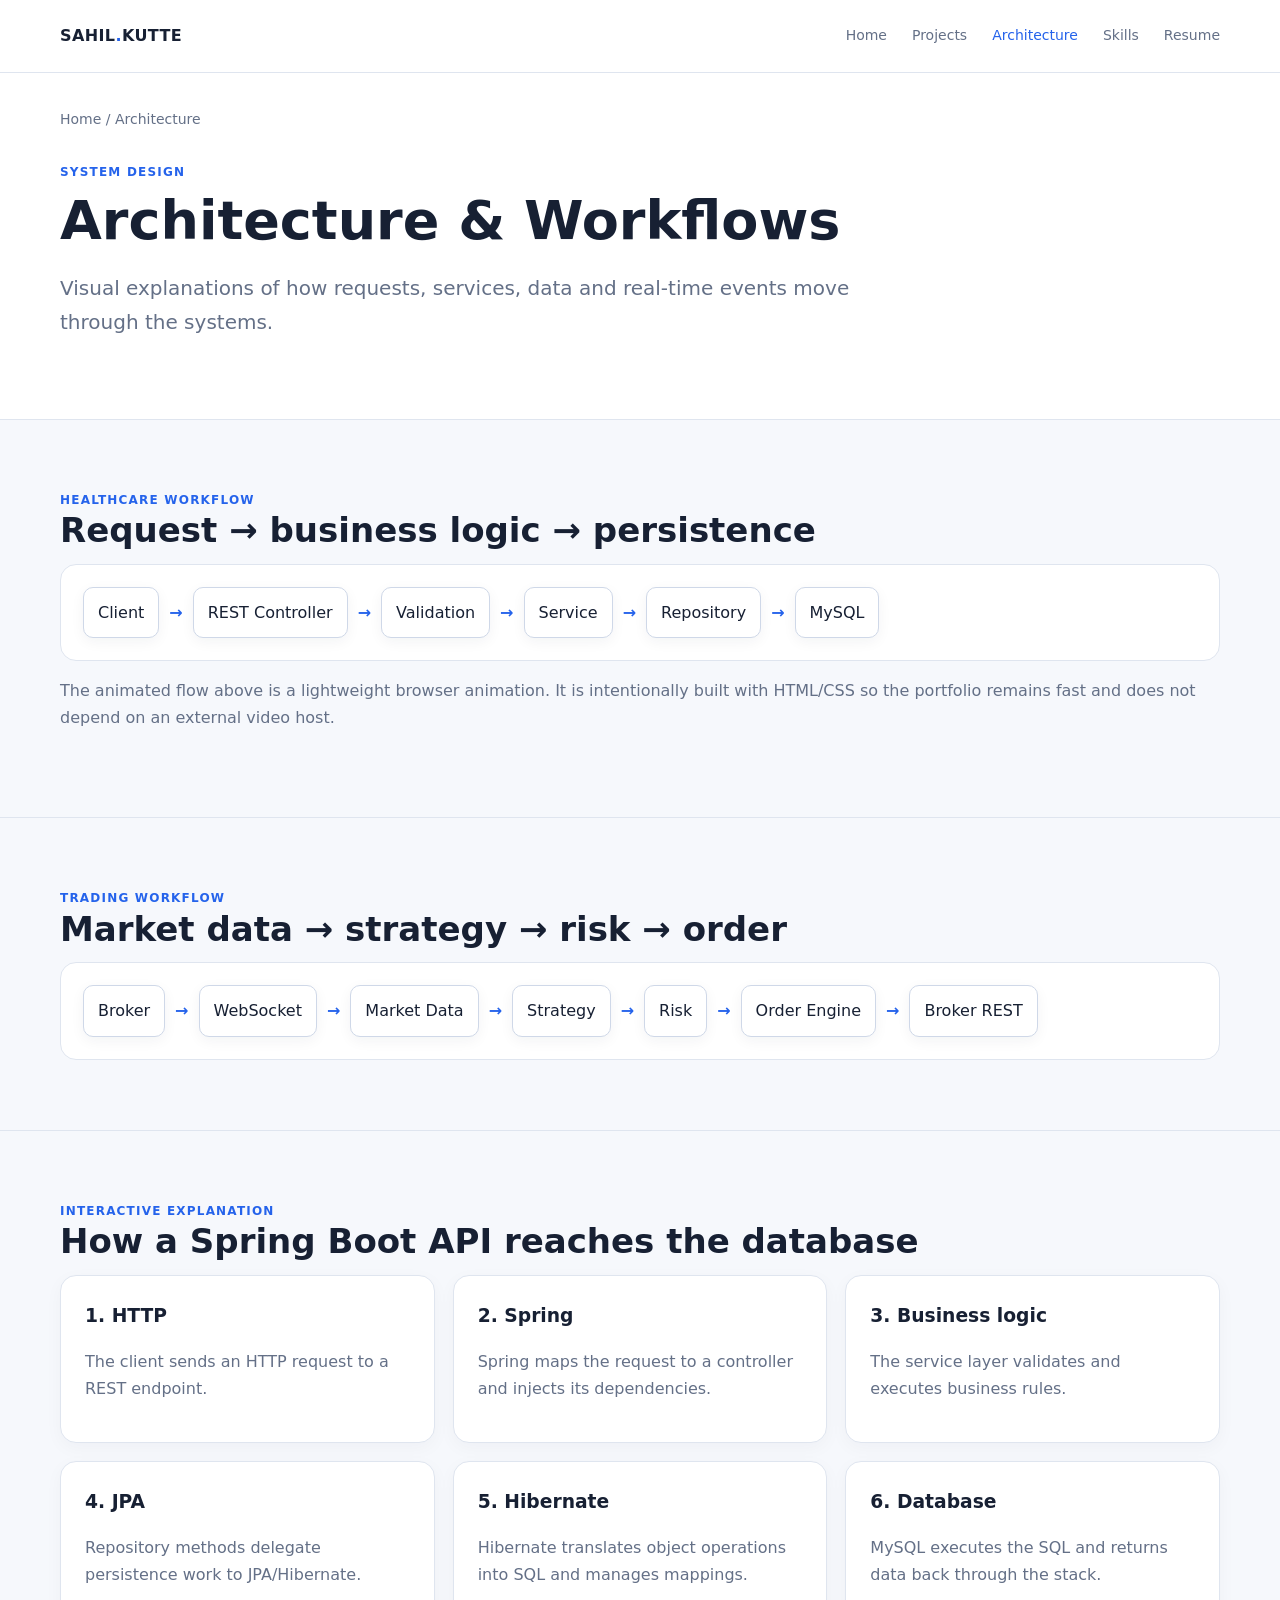
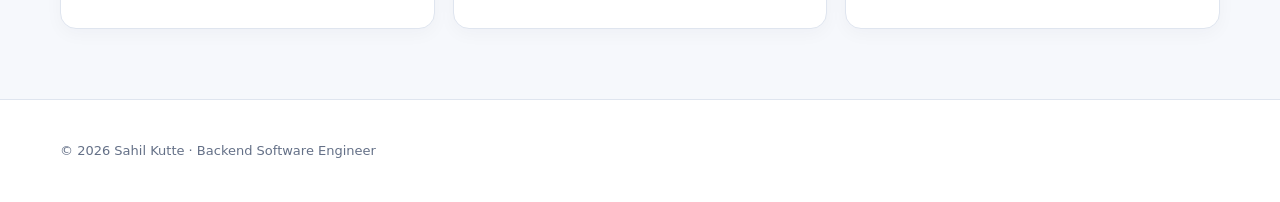
==== architecture.html @ ab7b40d7 "Add files via upload" ====
<!doctype html><html lang="en"><head><meta charset="utf-8"><meta name="viewport" content="width=device-width,initial-scale=1"><title>Architecture | Sahil Kutte</title><link rel="stylesheet" href="assets/style.css"></head><body><header class="nav"><div class="container navin"><a class="logo" href="index.html">SAHIL<span>.</span>KUTTE</a><nav class="links"><a class="" href="index.html">Home</a><a class="" href="projects.html">Projects</a><a class="active" href="architecture.html">Architecture</a><a class="" href="skills.html">Skills</a><a class="" href="resume.html">Resume</a></nav></div></header><main><section class="pagehero"><div class="container"><div class="breadcrumb">Home / Architecture</div><div class="eyebrow">System design</div><h1>Architecture & Workflows</h1><p class="lead">Visual explanations of how requests, services, data and real-time events move through the systems.</p></div></section>
<section class="section"><div class="container"><div class="kicker">Healthcare workflow</div><h2>Request → business logic → persistence</h2>
<div class="workflow"><span class="node">Client</span><b class="arrow">→</b><span class="node">REST Controller</span><b class="arrow">→</b><span class="node">Validation</span><b class="arrow">→</b><span class="node">Service</span><b class="arrow">→</b><span class="node">Repository</span><b class="arrow">→</b><span class="node">MySQL</span></div>
<p class="muted">The animated flow above is a lightweight browser animation. It is intentionally built with HTML/CSS so the portfolio remains fast and does not depend on an external video host.</p></div></section>
<section class="section"><div class="container"><div class="kicker">Trading workflow</div><h2>Market data → strategy → risk → order</h2><div class="workflow"><span class="node">Broker</span><b class="arrow">→</b><span class="node">WebSocket</span><b class="arrow">→</b><span class="node">Market Data</span><b class="arrow">→</b><span class="node">Strategy</span><b class="arrow">→</b><span class="node">Risk</span><b class="arrow">→</b><span class="node">Order Engine</span><b class="arrow">→</b><span class="node">Broker REST</span></div></div></section>
<section class="section"><div class="container"><div class="kicker">Interactive explanation</div><h2>How a Spring Boot API reaches the database</h2><div class="grid grid3"><div class="card"><h3>1. HTTP</h3><p class="muted">The client sends an HTTP request to a REST endpoint.</p></div><div class="card"><h3>2. Spring</h3><p class="muted">Spring maps the request to a controller and injects its dependencies.</p></div><div class="card"><h3>3. Business logic</h3><p class="muted">The service layer validates and executes business rules.</p></div><div class="card"><h3>4. JPA</h3><p class="muted">Repository methods delegate persistence work to JPA/Hibernate.</p></div><div class="card"><h3>5. Hibernate</h3><p class="muted">Hibernate translates object operations into SQL and manages mappings.</p></div><div class="card"><h3>6. Database</h3><p class="muted">MySQL executes the SQL and returns data back through the stack.</p></div></div></div></section>
</main><footer class="footer"><div class="container">© 2026 Sahil Kutte · Backend Software Engineer</div></footer></body></html>
---- assets/style.css ----
:root{--bg:#f6f8fc;--surface:#fff;--surface2:#f1f5fb;--text:#172033;--muted:#647087;--line:#dfe5ef;--primary:#2563eb;--primary2:#1d4ed8;--green:#0f9d72;--shadow:0 12px 35px rgba(23,32,51,.08)}
*{box-sizing:border-box}html{scroll-behavior:smooth}body{margin:0;background:var(--bg);color:var(--text);font-family:Inter,ui-sans-serif,system-ui,-apple-system,"Segoe UI",Roboto,Arial,sans-serif;line-height:1.7}a{color:inherit;text-decoration:none}.container{width:min(1160px,92%);margin:auto}
.nav{position:sticky;top:0;z-index:50;background:rgba(255,255,255,.92);backdrop-filter:blur(12px);border-bottom:1px solid var(--line)}.navin{height:72px;display:flex;align-items:center;justify-content:space-between}.logo{font-weight:850;letter-spacing:.4px}.logo span{color:var(--primary)}.links{display:flex;gap:25px;color:var(--muted);font-size:14px}.links a:hover,.links .active{color:var(--primary)}
.hero{padding:85px 0 70px;background:linear-gradient(135deg,#fff,#f3f7ff)}.hero-grid{display:grid;grid-template-columns:1.45fr .55fr;gap:55px;align-items:center}.eyebrow,.kicker{color:var(--primary);font-weight:800;letter-spacing:1.2px;text-transform:uppercase;font-size:12px}.hero h1{font-size:clamp(42px,6vw,70px);line-height:1.06;letter-spacing:-2.4px;margin:13px 0 20px}.lead{font-size:20px;color:var(--muted);max-width:820px}.buttons{display:flex;gap:12px;flex-wrap:wrap;margin-top:28px}.btn{display:inline-block;padding:11px 17px;border:1px solid var(--line);border-radius:10px;background:#fff;font-weight:750;font-size:14px}.btn.primary{background:var(--primary);border-color:var(--primary);color:white}.btn:hover{transform:translateY(-1px);box-shadow:var(--shadow)}
.avatar{width:230px;height:230px;border-radius:24px;object-fit:cover;background:#e9eef7;border:8px solid white;box-shadow:var(--shadow)}.photo-placeholder{width:230px;height:230px;border-radius:24px;background:linear-gradient(135deg,#dbe7ff,#eef3fb);display:flex;align-items:center;justify-content:center;color:var(--muted);text-align:center;border:1px solid var(--line);box-shadow:var(--shadow)}
.section{padding:70px 0;border-top:1px solid var(--line)}h2{font-size:34px;line-height:1.2;margin:0 0 13px}h3{margin:0 0 7px}.muted{color:var(--muted)}.grid{display:grid;gap:18px}.grid3{grid-template-columns:repeat(3,1fr)}.grid2{grid-template-columns:repeat(2,1fr)}.card{background:var(--surface);border:1px solid var(--line);border-radius:16px;padding:24px;box-shadow:0 5px 18px rgba(23,32,51,.035)}.card:hover{border-color:#b9c8e6}.project-card{min-height:275px;display:flex;flex-direction:column}.project-card .bottom{margin-top:auto;padding-top:20px}.tag{display:inline-block;padding:4px 9px;border-radius:999px;background:#edf3ff;color:#315cae;font-size:12px;margin:4px 4px 0 0}
.stats{display:grid;grid-template-columns:repeat(4,1fr);gap:12px;margin-top:35px}.stat{background:#fff;border:1px solid var(--line);padding:17px;border-radius:14px}.stat strong{display:block;font-size:25px}.stat span{font-size:13px;color:var(--muted)}
.contact{display:flex;gap:10px;flex-wrap:wrap}.contact a{padding:9px 12px;background:#fff;border:1px solid var(--line);border-radius:9px;font-size:14px}.contact a:hover{border-color:var(--primary);color:var(--primary)}
.pagehero{padding:35px 0 60px;background:#fff}.breadcrumb{font-size:14px;color:var(--muted);margin-bottom:30px}.pagehero h1{font-size:54px;line-height:1.08;margin:10px 0 15px}.flow{display:flex;align-items:center;gap:8px;flex-wrap:wrap;margin:24px 0}.node{padding:11px 14px;background:#fff;border:1px solid #cfd8e8;border-radius:10px;box-shadow:0 4px 14px rgba(23,32,51,.05)}.arrow{color:var(--primary);font-weight:900}
pre{overflow:auto;background:#172033;color:#eaf0ff;border-radius:12px;padding:20px}.two-col{display:grid;grid-template-columns:1.45fr .75fr;gap:22px}.notice{padding:17px;border-left:4px solid var(--primary);background:#eef4ff;border-radius:0 10px 10px 0}.footer{padding:40px 0;background:#fff;border-top:1px solid var(--line);color:var(--muted);font-size:13px}
.timeline{border-left:2px solid #cdd7e7;margin-left:10px;padding-left:28px}.timeline-item{position:relative;margin-bottom:27px}.timeline-item:before{content:"";position:absolute;left:-36px;top:8px;width:12px;height:12px;border-radius:50%;background:var(--primary);border:3px solid #fff;box-shadow:0 0 0 1px #b8c7df}
.workflow{display:flex;gap:10px;align-items:center;flex-wrap:wrap;padding:22px;background:#fff;border:1px solid var(--line);border-radius:16px}.workflow .node{animation:pulse 2.8s ease-in-out infinite}.workflow .node:nth-child(3){animation-delay:.35s}.workflow .node:nth-child(5){animation-delay:.7s}.workflow .node:nth-child(7){animation-delay:1.05s}.workflow .node:nth-child(9){animation-delay:1.4s}@keyframes pulse{0%,100%{transform:translateY(0);box-shadow:none}50%{transform:translateY(-5px);box-shadow:0 8px 18px rgba(37,99,235,.14);border-color:#91b0ee}}
details{background:#fff;border:1px solid var(--line);border-radius:12px;padding:15px 18px;margin:10px 0}summary{font-weight:750;cursor:pointer}.media-box{background:#fff;border:1px dashed #b8c7df;border-radius:16px;padding:25px;text-align:center;color:var(--muted)}
@media(max-width:850px){.links{display:none}.hero-grid,.grid3,.grid2,.stats,.two-col{grid-template-columns:1fr}.hero{padding-top:60px}.avatar,.photo-placeholder{width:180px;height:180px}.pagehero h1{font-size:40px}}
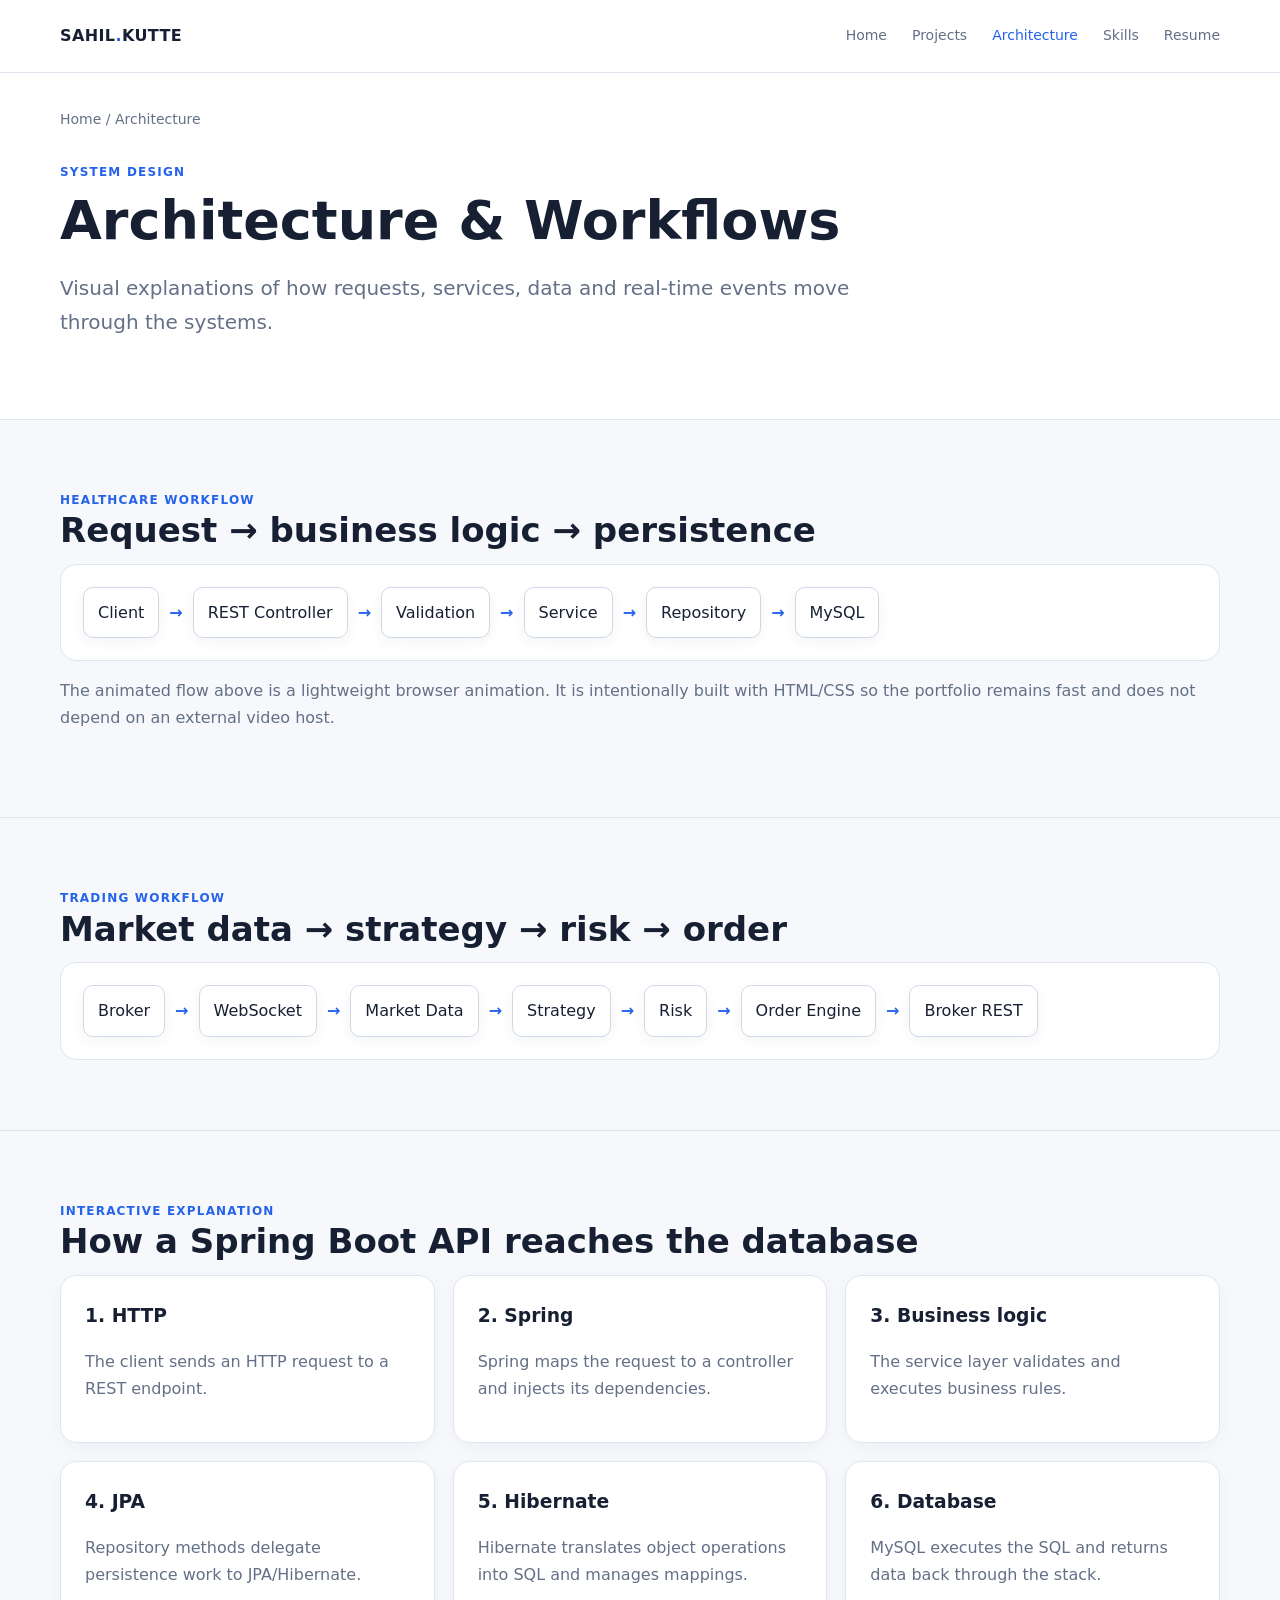
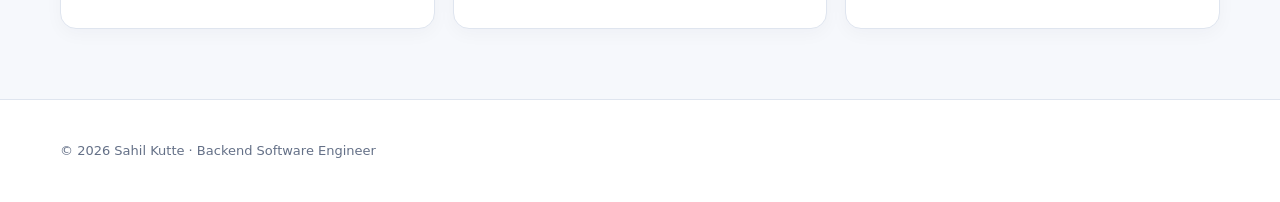
==== commit 876b4a22: "Add files via upload" ====
--- a/architecture.html
+++ b/architecture.html
@@ -1,7 +1,7 @@
-<!doctype html><html lang="en"><head><meta charset="utf-8"><meta name="viewport" content="width=device-width,initial-scale=1"><title>Architecture | Sahil Kutte</title><link rel="stylesheet" href="assets/style.css"></head><body><header class="nav"><div class="container navin"><a class="logo" href="index.html">SAHIL<span>.</span>KUTTE</a><nav class="links"><a class="" href="index.html">Home</a><a class="" href="projects.html">Projects</a><a class="active" href="architecture.html">Architecture</a><a class="" href="skills.html">Skills</a><a class="" href="resume.html">Resume</a></nav></div></header><main><section class="pagehero"><div class="container"><div class="breadcrumb">Home / Architecture</div><div class="eyebrow">System design</div><h1>Architecture & Workflows</h1><p class="lead">Visual explanations of how requests, services, data and real-time events move through the systems.</p></div></section>
+<!doctype html><html lang="en"><head><meta charset="utf-8"><meta name="viewport" content="width=device-width,initial-scale=1"><title>Architecture | Sahil Kutte</title><link rel="stylesheet" href="assets/style.css"></head><body><header class="nav"><div class="container navin"><a class="logo" href="index.html">SAHIL<span>.</span>KUTTE</a><button class="menu-toggle" aria-label="Open navigation" aria-expanded="false" type="button">☰</button><nav class="links" id="site-menu"><a class="" href="index.html">Home</a><a class="" href="projects.html">Projects</a><a class="active" href="architecture.html">Architecture</a><a class="" href="skills.html">Skills</a><a class="" href="resume.html">Resume</a></nav></div></header><main><section class="pagehero"><div class="container"><div class="breadcrumb">Home / Architecture</div><div class="eyebrow">System design</div><h1>Architecture & Workflows</h1><p class="lead">Visual explanations of how requests, services, data and real-time events move through the systems.</p></div></section>
 <section class="section"><div class="container"><div class="kicker">Healthcare workflow</div><h2>Request → business logic → persistence</h2>
 <div class="workflow"><span class="node">Client</span><b class="arrow">→</b><span class="node">REST Controller</span><b class="arrow">→</b><span class="node">Validation</span><b class="arrow">→</b><span class="node">Service</span><b class="arrow">→</b><span class="node">Repository</span><b class="arrow">→</b><span class="node">MySQL</span></div>
 <p class="muted">The animated flow above is a lightweight browser animation. It is intentionally built with HTML/CSS so the portfolio remains fast and does not depend on an external video host.</p></div></section>
 <section class="section"><div class="container"><div class="kicker">Trading workflow</div><h2>Market data → strategy → risk → order</h2><div class="workflow"><span class="node">Broker</span><b class="arrow">→</b><span class="node">WebSocket</span><b class="arrow">→</b><span class="node">Market Data</span><b class="arrow">→</b><span class="node">Strategy</span><b class="arrow">→</b><span class="node">Risk</span><b class="arrow">→</b><span class="node">Order Engine</span><b class="arrow">→</b><span class="node">Broker REST</span></div></div></section>
 <section class="section"><div class="container"><div class="kicker">Interactive explanation</div><h2>How a Spring Boot API reaches the database</h2><div class="grid grid3"><div class="card"><h3>1. HTTP</h3><p class="muted">The client sends an HTTP request to a REST endpoint.</p></div><div class="card"><h3>2. Spring</h3><p class="muted">Spring maps the request to a controller and injects its dependencies.</p></div><div class="card"><h3>3. Business logic</h3><p class="muted">The service layer validates and executes business rules.</p></div><div class="card"><h3>4. JPA</h3><p class="muted">Repository methods delegate persistence work to JPA/Hibernate.</p></div><div class="card"><h3>5. Hibernate</h3><p class="muted">Hibernate translates object operations into SQL and manages mappings.</p></div><div class="card"><h3>6. Database</h3><p class="muted">MySQL executes the SQL and returns data back through the stack.</p></div></div></div></section>
-</main><footer class="footer"><div class="container">© 2026 Sahil Kutte · Backend Software Engineer</div></footer></body></html>+</main><footer class="footer"><div class="container">© 2026 Sahil Kutte · Backend Software Engineer</div></footer><script>(function(){const b=document.querySelector('.menu-toggle'),m=document.getElementById('site-menu');if(!b||!m)return;b.addEventListener('click',function(){const o=m.classList.toggle('open');b.setAttribute('aria-expanded',o);b.textContent=o?'✕':'☰'});m.querySelectorAll('a').forEach(function(a){a.addEventListener('click',function(){m.classList.remove('open');b.setAttribute('aria-expanded','false');b.textContent='☰'})});})();</script></body></html>
--- a/assets/style.css
+++ b/assets/style.css
@@ -1,14 +1,53 @@
+
 :root{--bg:#f6f8fc;--surface:#fff;--surface2:#f1f5fb;--text:#172033;--muted:#647087;--line:#dfe5ef;--primary:#2563eb;--primary2:#1d4ed8;--green:#0f9d72;--shadow:0 12px 35px rgba(23,32,51,.08)}
-*{box-sizing:border-box}html{scroll-behavior:smooth}body{margin:0;background:var(--bg);color:var(--text);font-family:Inter,ui-sans-serif,system-ui,-apple-system,"Segoe UI",Roboto,Arial,sans-serif;line-height:1.7}a{color:inherit;text-decoration:none}.container{width:min(1160px,92%);margin:auto}
-.nav{position:sticky;top:0;z-index:50;background:rgba(255,255,255,.92);backdrop-filter:blur(12px);border-bottom:1px solid var(--line)}.navin{height:72px;display:flex;align-items:center;justify-content:space-between}.logo{font-weight:850;letter-spacing:.4px}.logo span{color:var(--primary)}.links{display:flex;gap:25px;color:var(--muted);font-size:14px}.links a:hover,.links .active{color:var(--primary)}
-.hero{padding:85px 0 70px;background:linear-gradient(135deg,#fff,#f3f7ff)}.hero-grid{display:grid;grid-template-columns:1.45fr .55fr;gap:55px;align-items:center}.eyebrow,.kicker{color:var(--primary);font-weight:800;letter-spacing:1.2px;text-transform:uppercase;font-size:12px}.hero h1{font-size:clamp(42px,6vw,70px);line-height:1.06;letter-spacing:-2.4px;margin:13px 0 20px}.lead{font-size:20px;color:var(--muted);max-width:820px}.buttons{display:flex;gap:12px;flex-wrap:wrap;margin-top:28px}.btn{display:inline-block;padding:11px 17px;border:1px solid var(--line);border-radius:10px;background:#fff;font-weight:750;font-size:14px}.btn.primary{background:var(--primary);border-color:var(--primary);color:white}.btn:hover{transform:translateY(-1px);box-shadow:var(--shadow)}
-.avatar{width:230px;height:230px;border-radius:24px;object-fit:cover;background:#e9eef7;border:8px solid white;box-shadow:var(--shadow)}.photo-placeholder{width:230px;height:230px;border-radius:24px;background:linear-gradient(135deg,#dbe7ff,#eef3fb);display:flex;align-items:center;justify-content:center;color:var(--muted);text-align:center;border:1px solid var(--line);box-shadow:var(--shadow)}
-.section{padding:70px 0;border-top:1px solid var(--line)}h2{font-size:34px;line-height:1.2;margin:0 0 13px}h3{margin:0 0 7px}.muted{color:var(--muted)}.grid{display:grid;gap:18px}.grid3{grid-template-columns:repeat(3,1fr)}.grid2{grid-template-columns:repeat(2,1fr)}.card{background:var(--surface);border:1px solid var(--line);border-radius:16px;padding:24px;box-shadow:0 5px 18px rgba(23,32,51,.035)}.card:hover{border-color:#b9c8e6}.project-card{min-height:275px;display:flex;flex-direction:column}.project-card .bottom{margin-top:auto;padding-top:20px}.tag{display:inline-block;padding:4px 9px;border-radius:999px;background:#edf3ff;color:#315cae;font-size:12px;margin:4px 4px 0 0}
-.stats{display:grid;grid-template-columns:repeat(4,1fr);gap:12px;margin-top:35px}.stat{background:#fff;border:1px solid var(--line);padding:17px;border-radius:14px}.stat strong{display:block;font-size:25px}.stat span{font-size:13px;color:var(--muted)}
-.contact{display:flex;gap:10px;flex-wrap:wrap}.contact a{padding:9px 12px;background:#fff;border:1px solid var(--line);border-radius:9px;font-size:14px}.contact a:hover{border-color:var(--primary);color:var(--primary)}
-.pagehero{padding:35px 0 60px;background:#fff}.breadcrumb{font-size:14px;color:var(--muted);margin-bottom:30px}.pagehero h1{font-size:54px;line-height:1.08;margin:10px 0 15px}.flow{display:flex;align-items:center;gap:8px;flex-wrap:wrap;margin:24px 0}.node{padding:11px 14px;background:#fff;border:1px solid #cfd8e8;border-radius:10px;box-shadow:0 4px 14px rgba(23,32,51,.05)}.arrow{color:var(--primary);font-weight:900}
-pre{overflow:auto;background:#172033;color:#eaf0ff;border-radius:12px;padding:20px}.two-col{display:grid;grid-template-columns:1.45fr .75fr;gap:22px}.notice{padding:17px;border-left:4px solid var(--primary);background:#eef4ff;border-radius:0 10px 10px 0}.footer{padding:40px 0;background:#fff;border-top:1px solid var(--line);color:var(--muted);font-size:13px}
+*{box-sizing:border-box}
+html{scroll-behavior:smooth;-webkit-text-size-adjust:100%}
+body{margin:0;background:var(--bg);color:var(--text);font-family:Inter,ui-sans-serif,system-ui,-apple-system,"Segoe UI",Roboto,Arial,sans-serif;line-height:1.7;overflow-x:hidden}
+a{color:inherit;text-decoration:none}
+img{max-width:100%;height:auto}
+.container{width:min(1160px,92%);margin:auto}
+.nav{position:sticky;top:0;z-index:50;background:rgba(255,255,255,.94);backdrop-filter:blur(12px);border-bottom:1px solid var(--line)}
+.navin{min-height:72px;display:flex;align-items:center;justify-content:space-between;gap:18px;position:relative}
+.logo{font-weight:850;letter-spacing:.4px;white-space:nowrap}.logo span{color:var(--primary)}
+.links{display:flex;align-items:center;gap:25px;color:var(--muted);font-size:14px}.links a{padding:8px 0}.links a:hover,.links .active{color:var(--primary)}
+.menu-toggle{display:none;border:1px solid var(--line);background:#fff;color:var(--text);width:42px;height:42px;border-radius:10px;font-size:21px;cursor:pointer;line-height:1}
+.hero{padding:85px 0 70px;background:linear-gradient(135deg,#fff,#f3f7ff)}
+.hero-grid{display:grid;grid-template-columns:minmax(0,1.45fr) minmax(220px,.55fr);gap:55px;align-items:center}
+.eyebrow,.kicker{color:var(--primary);font-weight:800;letter-spacing:1.2px;text-transform:uppercase;font-size:12px}
+.hero h1{font-size:clamp(42px,6vw,70px);line-height:1.06;letter-spacing:-2.4px;margin:13px 0 20px}
+.lead{font-size:20px;color:var(--muted);max-width:820px}
+.buttons{display:flex;gap:12px;flex-wrap:wrap;margin-top:28px}.btn{display:inline-block;padding:11px 17px;border:1px solid var(--line);border-radius:10px;background:#fff;font-weight:750;font-size:14px}.btn.primary{background:var(--primary);border-color:var(--primary);color:white}.btn:hover{transform:translateY(-1px);box-shadow:var(--shadow)}
+.avatar{width:230px;height:230px;border-radius:24px;object-fit:cover;background:#e9eef7;border:8px solid white;box-shadow:var(--shadow)}.photo-placeholder{width:230px;height:230px;border-radius:24px;background:linear-gradient(135deg,#dbe7ff,#eef3fb);display:flex;align-items:center;justify-content:center;color:var(--muted);text-align:center;border:1px solid var(--line);box-shadow:var(--shadow);margin:auto}
+.section{padding:70px 0;border-top:1px solid var(--line)}
+h2{font-size:34px;line-height:1.2;margin:0 0 13px}h3{margin:0 0 7px}.muted{color:var(--muted)}
+.grid{display:grid;gap:18px;min-width:0}.grid3{grid-template-columns:repeat(3,minmax(0,1fr))}.grid2{grid-template-columns:repeat(2,minmax(0,1fr))}
+.card{background:var(--surface);border:1px solid var(--line);border-radius:16px;padding:24px;box-shadow:0 5px 18px rgba(23,32,51,.035);min-width:0}.card:hover{border-color:#b9c8e6}.project-card{min-height:275px;display:flex;flex-direction:column}.project-card .bottom{margin-top:auto;padding-top:20px}.tag{display:inline-block;padding:4px 9px;border-radius:999px;background:#edf3ff;color:#315cae;font-size:12px;margin:4px 4px 0 0;max-width:100%}
+.stats{display:grid;grid-template-columns:repeat(4,minmax(0,1fr));gap:12px;margin-top:35px}.stat{background:#fff;border:1px solid var(--line);padding:17px;border-radius:14px}.stat strong{display:block;font-size:25px}.stat span{font-size:13px;color:var(--muted)}
+.contact{display:flex;gap:10px;flex-wrap:wrap}.contact a{padding:9px 12px;background:#fff;border:1px solid var(--line);border-radius:9px;font-size:14px;overflow-wrap:anywhere}.contact a:hover{border-color:var(--primary);color:var(--primary)}
+.pagehero{padding:35px 0 60px;background:#fff}.breadcrumb{font-size:14px;color:var(--muted);margin-bottom:30px;overflow-wrap:anywhere}.pagehero h1{font-size:54px;line-height:1.08;margin:10px 0 15px}
+.flow{display:flex;align-items:center;gap:8px;flex-wrap:wrap;margin:24px 0}.node{padding:11px 14px;background:#fff;border:1px solid #cfd8e8;border-radius:10px;box-shadow:0 4px 14px rgba(23,32,51,.05);overflow-wrap:anywhere}.arrow{color:var(--primary);font-weight:900}
+pre{max-width:100%;overflow:auto;background:#172033;color:#eaf0ff;border-radius:12px;padding:20px;font-size:13px;line-height:1.55;white-space:pre-wrap;word-break:break-word}
+.two-col{display:grid;grid-template-columns:minmax(0,1.45fr) minmax(260px,.75fr);gap:22px}
+.notice{padding:17px;border-left:4px solid var(--primary);background:#eef4ff;border-radius:0 10px 10px 0}.footer{padding:40px 0;background:#fff;border-top:1px solid var(--line);color:var(--muted);font-size:13px}
 .timeline{border-left:2px solid #cdd7e7;margin-left:10px;padding-left:28px}.timeline-item{position:relative;margin-bottom:27px}.timeline-item:before{content:"";position:absolute;left:-36px;top:8px;width:12px;height:12px;border-radius:50%;background:var(--primary);border:3px solid #fff;box-shadow:0 0 0 1px #b8c7df}
-.workflow{display:flex;gap:10px;align-items:center;flex-wrap:wrap;padding:22px;background:#fff;border:1px solid var(--line);border-radius:16px}.workflow .node{animation:pulse 2.8s ease-in-out infinite}.workflow .node:nth-child(3){animation-delay:.35s}.workflow .node:nth-child(5){animation-delay:.7s}.workflow .node:nth-child(7){animation-delay:1.05s}.workflow .node:nth-child(9){animation-delay:1.4s}@keyframes pulse{0%,100%{transform:translateY(0);box-shadow:none}50%{transform:translateY(-5px);box-shadow:0 8px 18px rgba(37,99,235,.14);border-color:#91b0ee}}
+.workflow{display:flex;gap:10px;align-items:center;flex-wrap:wrap;padding:22px;background:#fff;border:1px solid var(--line);border-radius:16px;overflow:hidden}.workflow .node{animation:pulse 2.8s ease-in-out infinite}.workflow .node:nth-child(3){animation-delay:.35s}.workflow .node:nth-child(5){animation-delay:.7s}.workflow .node:nth-child(7){animation-delay:1.05s}.workflow .node:nth-child(9){animation-delay:1.4s}.workflow .node:nth-child(11){animation-delay:1.75s}.workflow .node:nth-child(13){animation-delay:2.1s}
+@keyframes pulse{0%,100%{transform:translateY(0);box-shadow:none}50%{transform:translateY(-5px);box-shadow:0 8px 18px rgba(37,99,235,.14);border-color:#91b0ee}}
 details{background:#fff;border:1px solid var(--line);border-radius:12px;padding:15px 18px;margin:10px 0}summary{font-weight:750;cursor:pointer}.media-box{background:#fff;border:1px dashed #b8c7df;border-radius:16px;padding:25px;text-align:center;color:var(--muted)}
-@media(max-width:850px){.links{display:none}.hero-grid,.grid3,.grid2,.stats,.two-col{grid-template-columns:1fr}.hero{padding-top:60px}.avatar,.photo-placeholder{width:180px;height:180px}.pagehero h1{font-size:40px}}
+ul,ol{padding-left:22px}
+
+@media (max-width:850px){
+  .container{width:min(94%,700px)}
+  .navin{min-height:64px}.menu-toggle{display:block}
+  .links{display:none;position:absolute;top:64px;left:0;right:0;background:rgba(255,255,255,.98);border:1px solid var(--line);border-top:0;border-radius:0 0 14px 14px;padding:10px;box-shadow:var(--shadow);flex-direction:column;align-items:stretch;gap:2px}
+  .links.open{display:flex}.links a{padding:12px 14px;border-radius:8px}.links a:hover,.links .active{background:#eef4ff}
+  .hero{padding:58px 0 55px}.hero-grid{grid-template-columns:1fr;gap:30px}.hero-grid>div:last-child{order:-1}.photo-placeholder,.avatar{width:170px;height:170px}
+  .hero h1{font-size:clamp(38px,11vw,56px);letter-spacing:-1.7px}.lead{font-size:18px}
+  .grid3,.grid2,.stats,.two-col{grid-template-columns:1fr}
+  .section{padding:52px 0}h2{font-size:30px}.pagehero{padding:28px 0 48px}.pagehero h1{font-size:42px}
+  .workflow{flex-direction:column;align-items:stretch}.workflow .arrow{display:block;text-align:center;transform:rotate(90deg);height:18px}
+  .flow{flex-direction:column;align-items:stretch}.flow .arrow{text-align:center;transform:rotate(90deg)}
+  .node{text-align:center}.card{padding:20px}.project-card{min-height:0}
+}
+@media (max-width:480px){
+  .container{width:92%}.logo{font-size:14px}.hero h1{font-size:39px}.lead{font-size:17px}.buttons{display:grid;grid-template-columns:1fr}.btn{text-align:center;width:100%}.contact{display:grid;grid-template-columns:1fr}.contact a{width:100%;text-align:center}.pagehero h1{font-size:36px}.section{padding:44px 0}.stats{margin-top:24px}.stat{padding:14px}.workflow{padding:16px}.workflow .node{width:100%}pre{padding:15px;font-size:12px}.footer{padding:30px 0}}
+@media (prefers-reduced-motion:reduce){html{scroll-behavior:auto}.workflow .node{animation:none}.btn:hover{transform:none}}
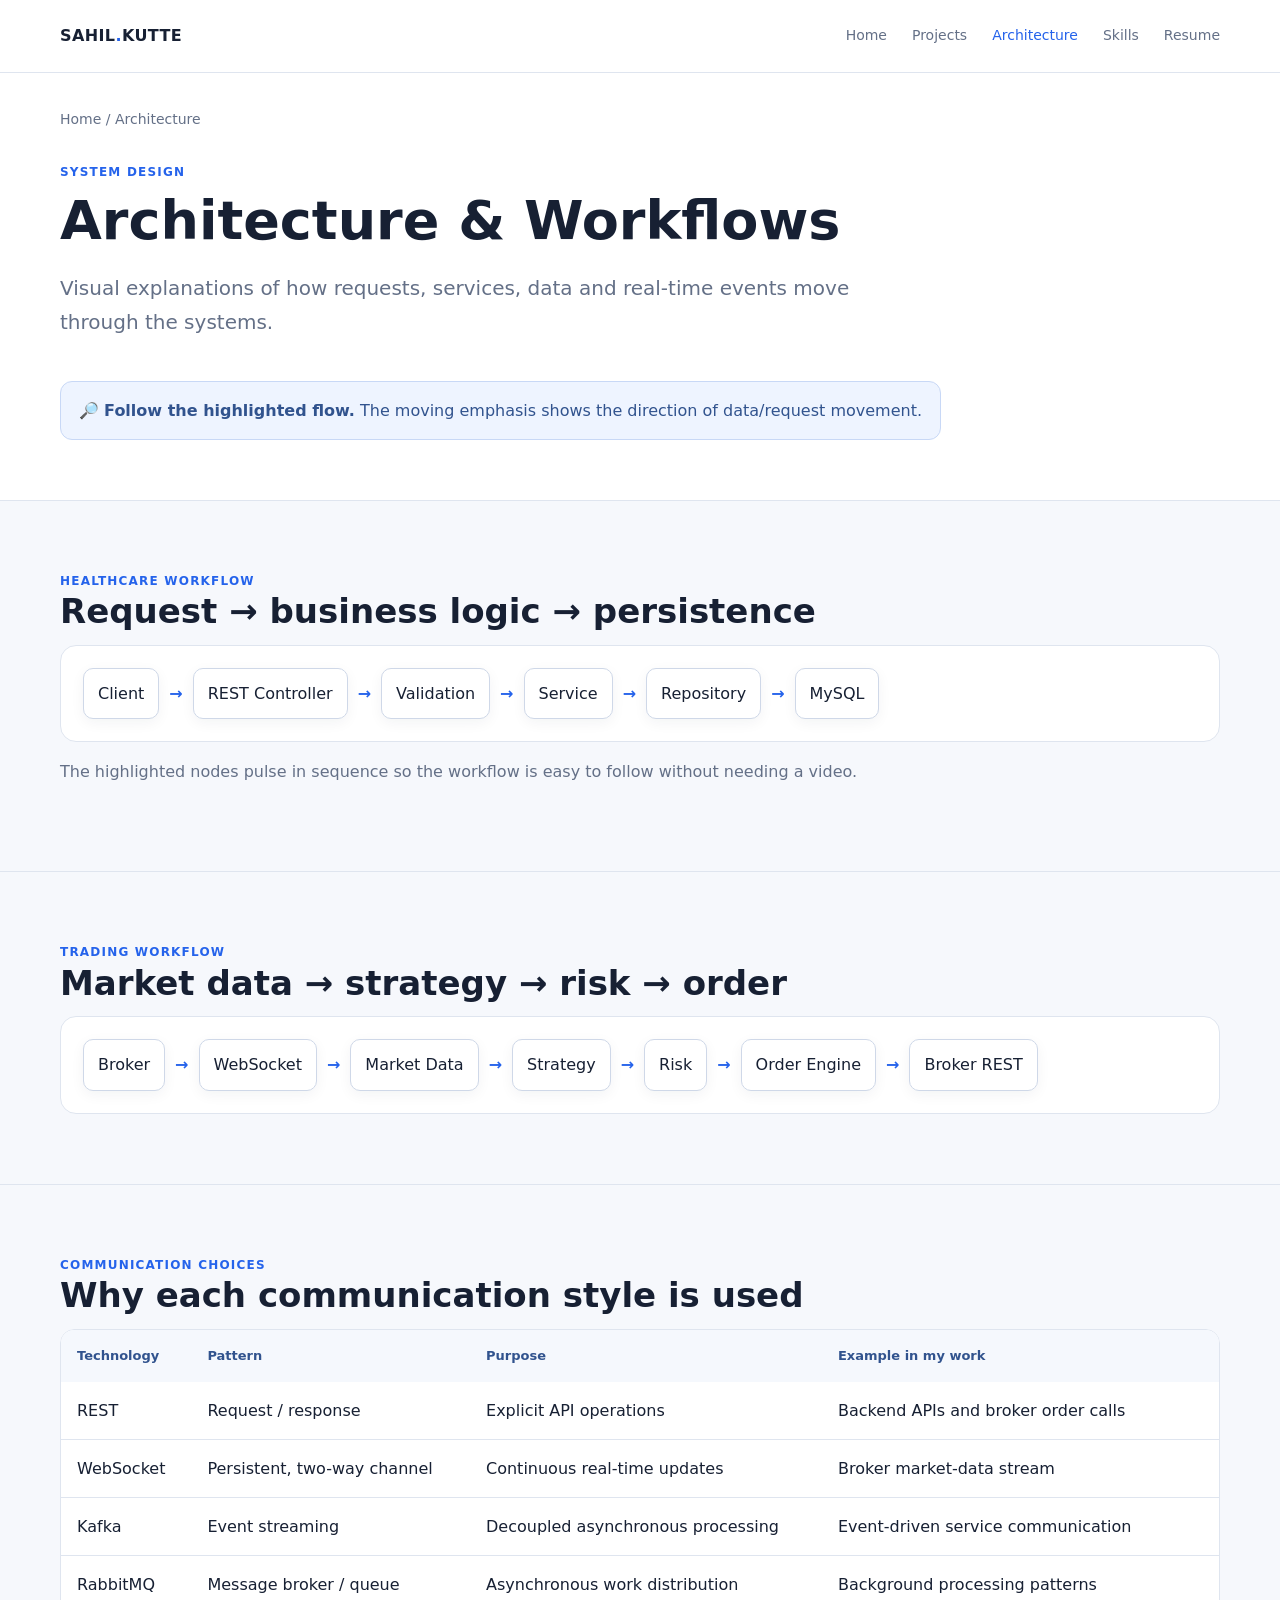
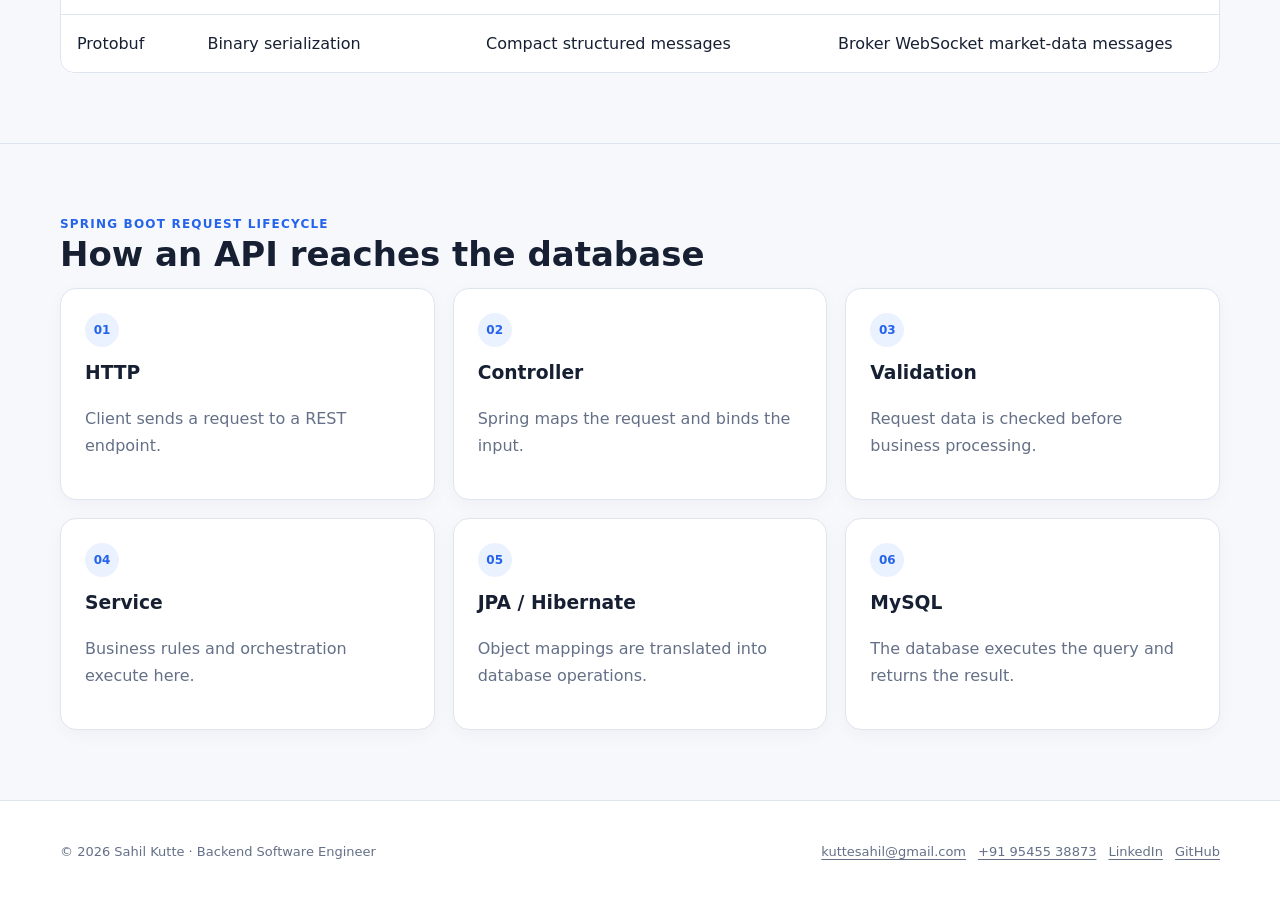
==== commit a7ec624e: "Add files via upload" ====
--- a/architecture.html
+++ b/architecture.html
@@ -1,7 +1,66 @@
-<!doctype html><html lang="en"><head><meta charset="utf-8"><meta name="viewport" content="width=device-width,initial-scale=1"><title>Architecture | Sahil Kutte</title><link rel="stylesheet" href="assets/style.css"></head><body><header class="nav"><div class="container navin"><a class="logo" href="index.html">SAHIL<span>.</span>KUTTE</a><button class="menu-toggle" aria-label="Open navigation" aria-expanded="false" type="button">☰</button><nav class="links" id="site-menu"><a class="" href="index.html">Home</a><a class="" href="projects.html">Projects</a><a class="active" href="architecture.html">Architecture</a><a class="" href="skills.html">Skills</a><a class="" href="resume.html">Resume</a></nav></div></header><main><section class="pagehero"><div class="container"><div class="breadcrumb">Home / Architecture</div><div class="eyebrow">System design</div><h1>Architecture & Workflows</h1><p class="lead">Visual explanations of how requests, services, data and real-time events move through the systems.</p></div></section>
+<!doctype html>
+<html lang="en"><head>
+<meta charset="utf-8"><meta name="viewport" content="width=device-width,initial-scale=1">
+<title>Architecture | Sahil Kutte</title>
+<link rel="stylesheet" href="assets/style.css">
+</head><body><header class="nav"><div class="container navin">
+<a class="logo" href="index.html">SAHIL<span>.</span>KUTTE</a>
+<button class="menu-toggle" aria-label="Open navigation" aria-expanded="false" type="button">☰</button>
+<nav class="links" id="site-menu">
+<a class="" href="index.html">Home</a><a class="" href="projects.html">Projects</a><a class="active" href="architecture.html">Architecture</a><a class="" href="skills.html">Skills</a><a class="" href="resume.html">Resume</a>
+</nav></div></header><main>
+<section class="pagehero"><div class="container"><div class="breadcrumb">Home / Architecture</div>
+<div class="eyebrow">System design</div><h1>Architecture & Workflows</h1>
+<p class="lead">Visual explanations of how requests, services, data and real-time events move through the systems.</p>
+<div class="attention-strip">🔎 <strong>Follow the highlighted flow.</strong> The moving emphasis shows the direction of data/request movement.</div>
+</div></section>
+
 <section class="section"><div class="container"><div class="kicker">Healthcare workflow</div><h2>Request → business logic → persistence</h2>
 <div class="workflow"><span class="node">Client</span><b class="arrow">→</b><span class="node">REST Controller</span><b class="arrow">→</b><span class="node">Validation</span><b class="arrow">→</b><span class="node">Service</span><b class="arrow">→</b><span class="node">Repository</span><b class="arrow">→</b><span class="node">MySQL</span></div>
-<p class="muted">The animated flow above is a lightweight browser animation. It is intentionally built with HTML/CSS so the portfolio remains fast and does not depend on an external video host.</p></div></section>
-<section class="section"><div class="container"><div class="kicker">Trading workflow</div><h2>Market data → strategy → risk → order</h2><div class="workflow"><span class="node">Broker</span><b class="arrow">→</b><span class="node">WebSocket</span><b class="arrow">→</b><span class="node">Market Data</span><b class="arrow">→</b><span class="node">Strategy</span><b class="arrow">→</b><span class="node">Risk</span><b class="arrow">→</b><span class="node">Order Engine</span><b class="arrow">→</b><span class="node">Broker REST</span></div></div></section>
-<section class="section"><div class="container"><div class="kicker">Interactive explanation</div><h2>How a Spring Boot API reaches the database</h2><div class="grid grid3"><div class="card"><h3>1. HTTP</h3><p class="muted">The client sends an HTTP request to a REST endpoint.</p></div><div class="card"><h3>2. Spring</h3><p class="muted">Spring maps the request to a controller and injects its dependencies.</p></div><div class="card"><h3>3. Business logic</h3><p class="muted">The service layer validates and executes business rules.</p></div><div class="card"><h3>4. JPA</h3><p class="muted">Repository methods delegate persistence work to JPA/Hibernate.</p></div><div class="card"><h3>5. Hibernate</h3><p class="muted">Hibernate translates object operations into SQL and manages mappings.</p></div><div class="card"><h3>6. Database</h3><p class="muted">MySQL executes the SQL and returns data back through the stack.</p></div></div></div></section>
-</main><footer class="footer"><div class="container">© 2026 Sahil Kutte · Backend Software Engineer</div></footer><script>(function(){const b=document.querySelector('.menu-toggle'),m=document.getElementById('site-menu');if(!b||!m)return;b.addEventListener('click',function(){const o=m.classList.toggle('open');b.setAttribute('aria-expanded',o);b.textContent=o?'✕':'☰'});m.querySelectorAll('a').forEach(function(a){a.addEventListener('click',function(){m.classList.remove('open');b.setAttribute('aria-expanded','false');b.textContent='☰'})});})();</script></body></html>+<p class="muted">The highlighted nodes pulse in sequence so the workflow is easy to follow without needing a video.</p></div></section>
+
+<section class="section"><div class="container"><div class="kicker">Trading workflow</div><h2>Market data → strategy → risk → order</h2>
+<div class="workflow"><span class="node">Broker</span><b class="arrow">→</b><span class="node">WebSocket</span><b class="arrow">→</b><span class="node">Market Data</span><b class="arrow">→</b><span class="node">Strategy</span><b class="arrow">→</b><span class="node">Risk</span><b class="arrow">→</b><span class="node">Order Engine</span><b class="arrow">→</b><span class="node">Broker REST</span></div></div></section>
+
+<section class="section"><div class="container"><div class="kicker">Communication choices</div><h2>Why each communication style is used</h2>
+<div class="table-wrap"><table class="info-table"><thead><tr><th>Technology</th><th>Pattern</th><th>Purpose</th><th>Example in my work</th></tr></thead><tbody>
+<tr><td>REST</td><td>Request / response</td><td>Explicit API operations</td><td>Backend APIs and broker order calls</td></tr>
+<tr><td>WebSocket</td><td>Persistent, two-way channel</td><td>Continuous real-time updates</td><td>Broker market-data stream</td></tr>
+<tr><td>Kafka</td><td>Event streaming</td><td>Decoupled asynchronous processing</td><td>Event-driven service communication</td></tr>
+<tr><td>RabbitMQ</td><td>Message broker / queue</td><td>Asynchronous work distribution</td><td>Background processing patterns</td></tr>
+<tr><td>Protobuf</td><td>Binary serialization</td><td>Compact structured messages</td><td>Broker WebSocket market-data messages</td></tr>
+</tbody></table></div></div></section>
+
+<section class="section"><div class="container"><div class="kicker">Spring Boot request lifecycle</div><h2>How an API reaches the database</h2>
+<div class="grid grid3"><div class="card step-card"><span class="step-number">01</span><h3>HTTP</h3><p class="muted">Client sends a request to a REST endpoint.</p></div>
+<div class="card step-card"><span class="step-number">02</span><h3>Controller</h3><p class="muted">Spring maps the request and binds the input.</p></div>
+<div class="card step-card"><span class="step-number">03</span><h3>Validation</h3><p class="muted">Request data is checked before business processing.</p></div>
+<div class="card step-card"><span class="step-number">04</span><h3>Service</h3><p class="muted">Business rules and orchestration execute here.</p></div>
+<div class="card step-card"><span class="step-number">05</span><h3>JPA / Hibernate</h3><p class="muted">Object mappings are translated into database operations.</p></div>
+<div class="card step-card"><span class="step-number">06</span><h3>MySQL</h3><p class="muted">The database executes the query and returns the result.</p></div></div>
+</div></section>
+</main><footer class="footer"><div class="container footer-grid">
+<div>© 2026 Sahil Kutte · Backend Software Engineer</div>
+<div class="footer-contact">
+<a href="mailto:kuttesahil@gmail.com">kuttesahil@gmail.com</a>
+<a href="tel:+919545538873">+91 95455 38873</a>
+<a href="https://www.linkedin.com/in/sahil-kutte-42a18642a/" target="_blank" rel="noopener">LinkedIn</a>
+<a href="https://github.com/sahilkutte" target="_blank" rel="noopener">GitHub</a>
+</div></div></footer><script>
+(function(){
+ const b=document.querySelector('.menu-toggle'),m=document.getElementById('site-menu');
+ if(!b||!m)return;
+ b.addEventListener('click',function(){
+   const o=m.classList.toggle('open');
+   b.setAttribute('aria-expanded',o);
+   b.textContent=o?'✕':'☰';
+ });
+ m.querySelectorAll('a').forEach(function(a){
+   a.addEventListener('click',function(){
+     m.classList.remove('open');
+     b.setAttribute('aria-expanded','false');
+     b.textContent='☰';
+   });
+ });
+})();
+</script></body></html>
--- a/assets/style.css
+++ b/assets/style.css
@@ -51,3 +51,42 @@
 @media (max-width:480px){
   .container{width:92%}.logo{font-size:14px}.hero h1{font-size:39px}.lead{font-size:17px}.buttons{display:grid;grid-template-columns:1fr}.btn{text-align:center;width:100%}.contact{display:grid;grid-template-columns:1fr}.contact a{width:100%;text-align:center}.pagehero h1{font-size:36px}.section{padding:44px 0}.stats{margin-top:24px}.stat{padding:14px}.workflow{padding:16px}.workflow .node{width:100%}pre{padding:15px;font-size:12px}.footer{padding:30px 0}}
 @media (prefers-reduced-motion:reduce){html{scroll-behavior:auto}.workflow .node{animation:none}.btn:hover{transform:none}}
+
+/* V4 recruiter-friendly additions */
+.hero-photo-wrap{display:flex;flex-direction:column;align-items:center;justify-content:center}
+.hero-avatar{display:block}
+.photo-caption{margin-top:10px;color:var(--muted);font-size:13px;font-weight:700}
+.hero-contact{margin-top:25px}
+.footer-grid{display:flex;align-items:center;justify-content:space-between;gap:18px;flex-wrap:wrap}
+.footer-contact{display:flex;gap:12px;flex-wrap:wrap}
+.footer-contact a{color:var(--muted);text-decoration:underline;text-underline-offset:3px}
+.footer-contact a:hover{color:var(--primary)}
+.project-title{font-size:25px;line-height:1.2}
+.more-badge{display:inline-block;margin-top:17px;padding:8px 12px;border-radius:999px;background:#eaf1ff;color:var(--primary);font-weight:850;font-size:12px;letter-spacing:.7px;animation:attentionPulse 2s ease-in-out infinite}
+.project-card:hover .more-badge{background:var(--primary);color:#fff}
+.attention-strip,.attention-note{margin-top:22px;padding:15px 18px;background:#eef4ff;border:1px solid #c8d8f6;border-radius:12px;color:#31538e}
+.attention-strip{display:inline-block}
+.info-table{width:100%;border-collapse:separate;border-spacing:0;background:#fff;border:1px solid var(--line);border-radius:14px;overflow:hidden}
+.info-table th,.info-table td{padding:15px 16px;border-bottom:1px solid var(--line);text-align:left;vertical-align:top}
+.info-table th{font-size:13px;color:#31538e;background:#f5f8fd;font-weight:850}
+.info-table tr:last-child th,.info-table tr:last-child td{border-bottom:0}
+.info-table tbody tr:hover{background:#fbfcff}
+.table-wrap{width:100%;overflow-x:auto;border-radius:14px}
+.step-card{position:relative}
+.step-number{display:inline-flex;align-items:center;justify-content:center;width:34px;height:34px;border-radius:50%;background:#eaf1ff;color:var(--primary);font-weight:900;font-size:12px;margin-bottom:10px}
+.resume-profile{text-align:center}
+.resume-photo{width:130px;height:130px;border-radius:50%;object-fit:cover;border:5px solid #fff;box-shadow:var(--shadow);margin:0 auto 12px;display:block}
+@keyframes attentionPulse{0%,100%{transform:translateY(0);box-shadow:0 0 0 0 rgba(37,99,235,0)}50%{transform:translateY(-2px);box-shadow:0 6px 18px rgba(37,99,235,.12)}}
+@media (max-width:850px){
+ .footer-grid{align-items:flex-start;flex-direction:column}
+ .info-table{min-width:650px}
+ .table-wrap{border:1px solid var(--line)}
+ .attention-strip{display:block}
+}
+@media (max-width:480px){
+ .hero-avatar{width:170px;height:170px}
+ .info-table{min-width:600px}
+ .footer-contact{display:grid;grid-template-columns:1fr}
+ .footer-contact a{overflow-wrap:anywhere}
+}
+@media (prefers-reduced-motion:reduce){.more-badge,.attention-strip{animation:none}}
